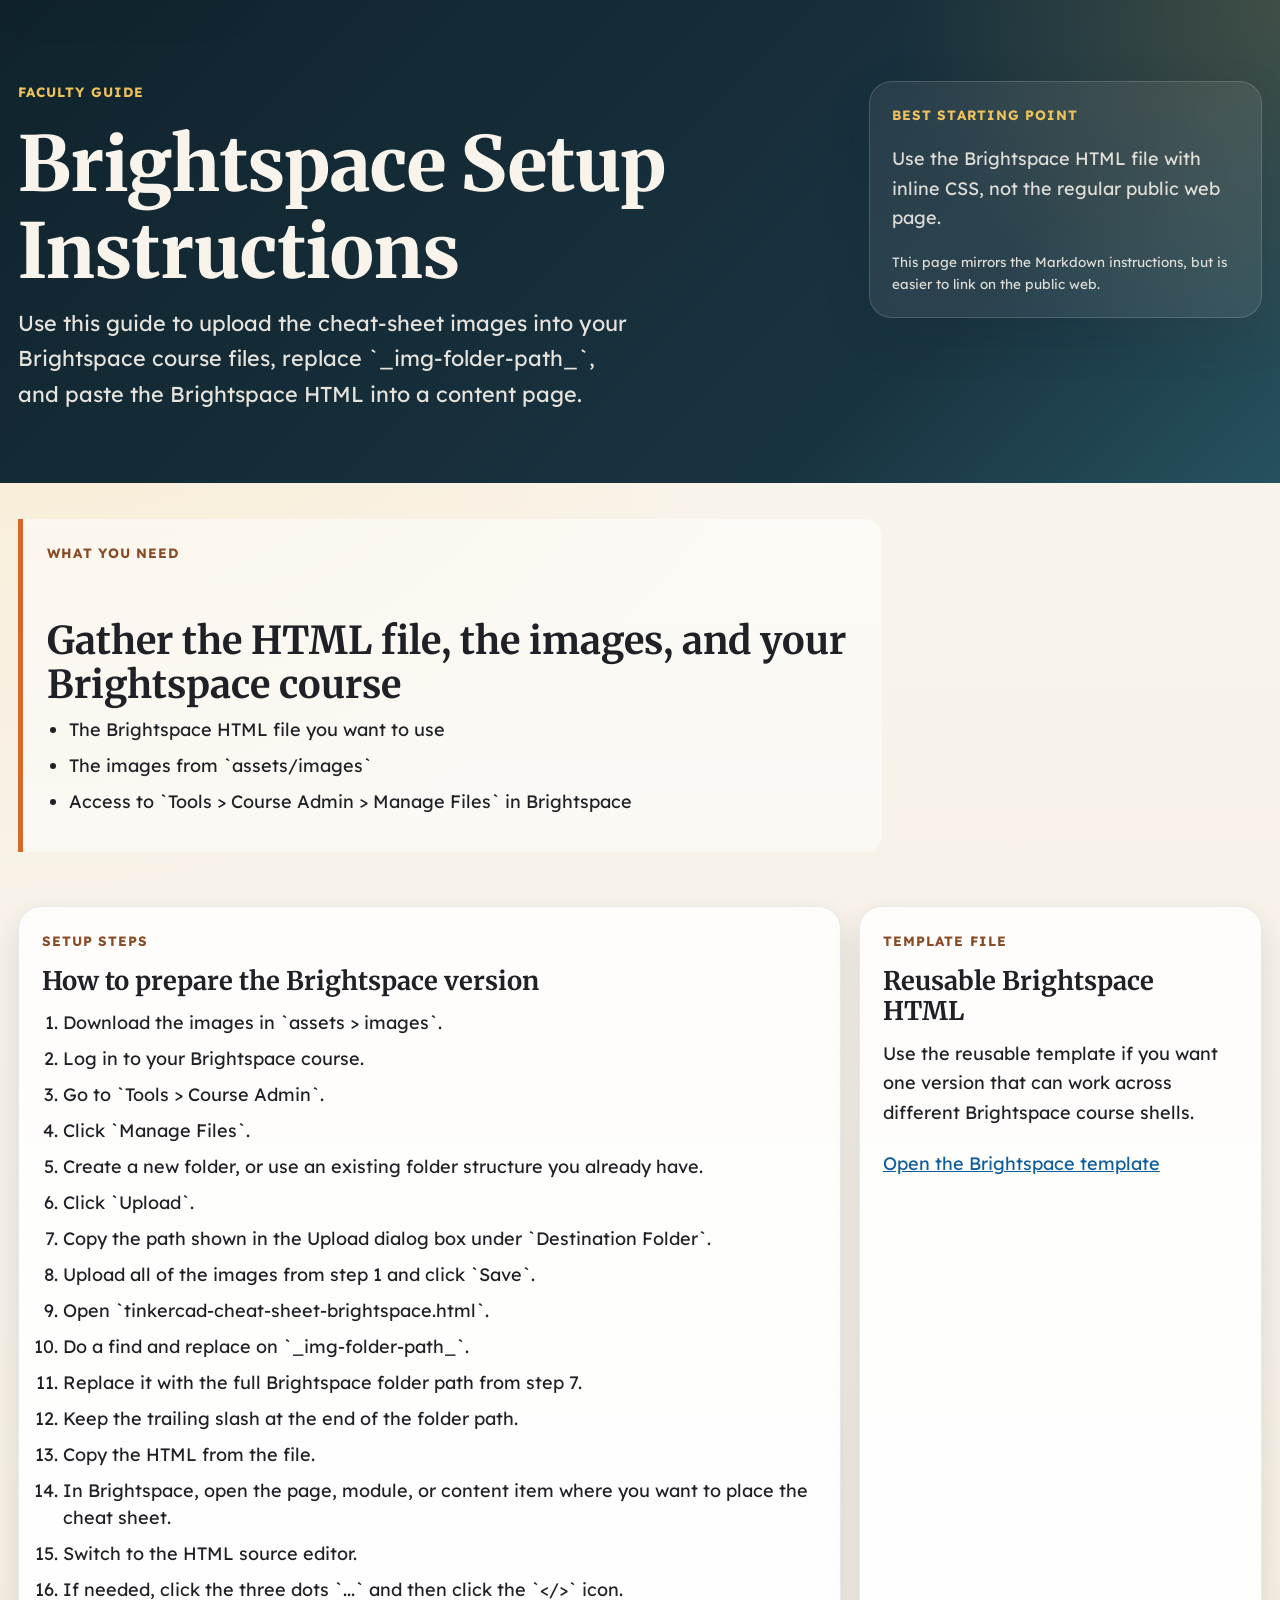
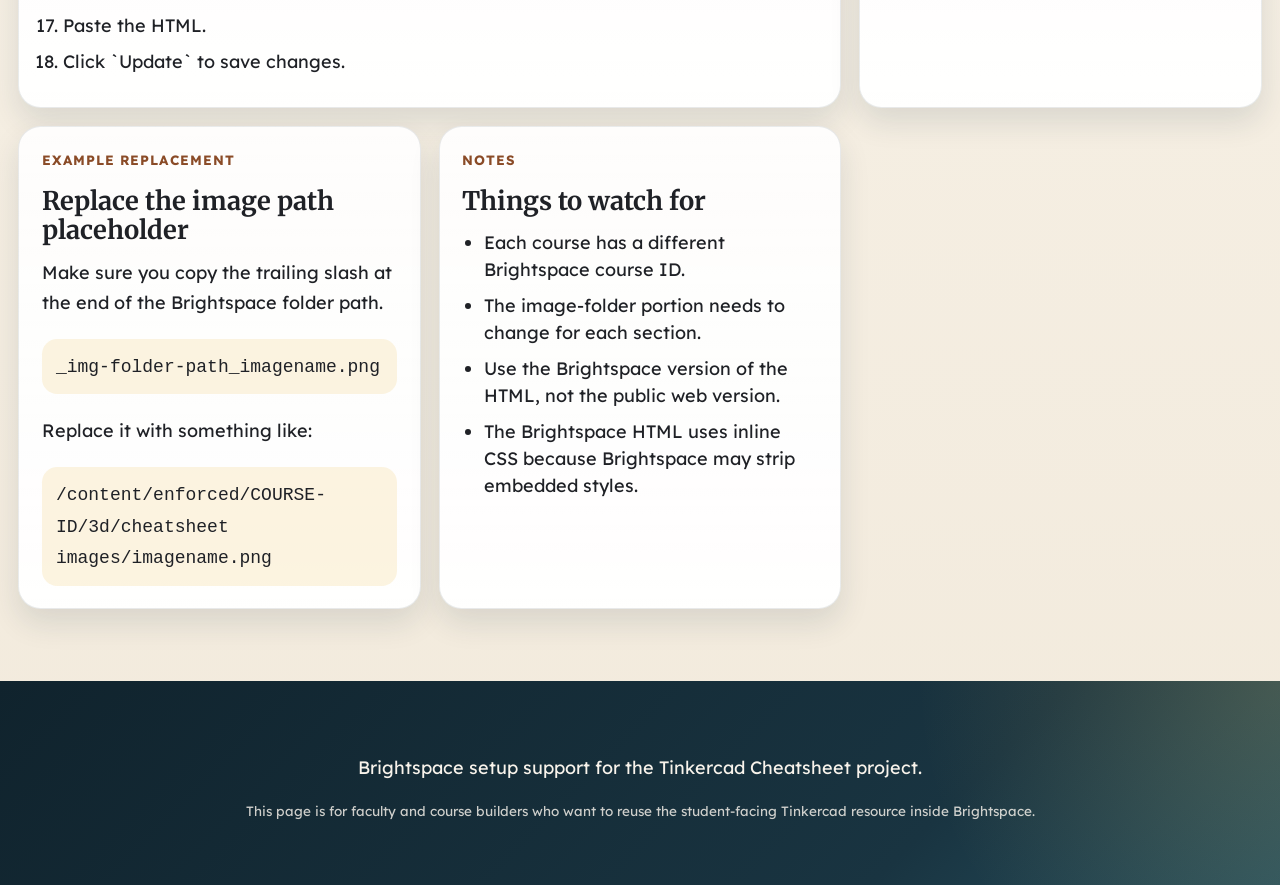
==== BRIGHTSPACE-FACULTY-INSTRUCTIONS.html @ 9e20427d "html version of brightspace instructions for GH pages" ====
<!doctype html>
<html lang="en">
  <head>
    <meta charset="utf-8" />
    <meta name="viewport" content="width=device-width, initial-scale=1" />
    <title>Brightspace Faculty Instructions</title>
    <meta
      name="description"
      content="Instructions for faculty who want to upload the Tinkercad cheatsheet into Brightspace."
    />
    <link rel="stylesheet" href="./assets/tinkercad-base.css" />
    <link rel="stylesheet" href="./assets/tinkercad-cheat-sheet.css" />
  </head>
  <body>
    <a class="skip-link" href="#main">Skip to main content</a>

    <header class="section section-header hero">
      <div class="container hero-layout">
        <div class="hero-copy">
          <p class="eyebrow">Faculty Guide</p>
          <h1>Brightspace Setup Instructions</h1>
          <p class="hero-text">
            Use this guide to upload the cheat-sheet images into your Brightspace course files,
            replace `_img-folder-path_`, and paste the Brightspace HTML into a content page.
          </p>
        </div>

        <aside class="hero-note">
          <p class="note-label">Best Starting Point</p>
          <p class="platform-note">
            Use the Brightspace HTML file with inline CSS, not the regular public web page.
          </p>
          <p class="note-small">
            This page mirrors the Markdown instructions, but is easier to link on the public web.
          </p>
        </aside>
      </div>
    </header>

    <main id="main" class="section section-main">
      <div class="container">
        <section class="section-intro">
          <div class="intro-panel">
            <p class="card-kicker">What You Need</p>
            <h2>Gather the HTML file, the images, and your Brightspace course</h2>
            <ul>
              <li>The Brightspace HTML file you want to use</li>
              <li>The images from `assets/images`</li>
              <li>Access to `Tools &gt; Course Admin &gt; Manage Files` in Brightspace</li>
            </ul>
          </div>
        </section>

        <section class="cards" aria-label="Brightspace faculty instructions">
          <article class="card card-wide">
            <p class="card-kicker">Setup Steps</p>
            <h3>How to prepare the Brightspace version</h3>
            <ol>
              <li>Download the images in `assets &gt; images`.</li>
              <li>Log in to your Brightspace course.</li>
              <li>Go to `Tools &gt; Course Admin`.</li>
              <li>Click `Manage Files`.</li>
              <li>Create a new folder, or use an existing folder structure you already have.</li>
              <li>Click `Upload`.</li>
              <li>Copy the path shown in the Upload dialog box under `Destination Folder`.</li>
              <li>Upload all of the images from step 1 and click `Save`.</li>
              <li>Open `tinkercad-cheat-sheet-brightspace.html`.</li>
              <li>Do a find and replace on `_img-folder-path_`.</li>
              <li>Replace it with the full Brightspace folder path from step 7.</li>
              <li>Keep the trailing slash at the end of the folder path.</li>
              <li>Copy the HTML from the file.</li>
              <li>In Brightspace, open the page, module, or content item where you want to place the cheat sheet.</li>
              <li>Switch to the HTML source editor.</li>
              <li>If needed, click the three dots `...` and then click the `&lt;/&gt;` icon.</li>
              <li>Paste the HTML.</li>
              <li>Click `Update` to save changes.</li>
            </ol>
          </article>

          <article class="card">
            <p class="card-kicker">Template File</p>
            <h3>Reusable Brightspace HTML</h3>
            <p>
              Use the reusable template if you want one version that can work across different
              Brightspace course shells.
            </p>
            <p><a href="./tinkercad-cheat-sheet-brightspace.html">Open the Brightspace template</a></p>
          </article>

          <article class="card">
            <p class="card-kicker">Example Replacement</p>
            <h3>Replace the image path placeholder</h3>
            <p>Make sure you copy the trailing slash at the end of the Brightspace folder path.</p>
            <p class="result-line"><code>_img-folder-path_imagename.png</code></p>
            <p>Replace it with something like:</p>
            <p class="result-line"><code>/content/enforced/COURSE-ID/3d/cheatsheet images/imagename.png</code></p>
          </article>

          <article class="card">
            <p class="card-kicker">Notes</p>
            <h3>Things to watch for</h3>
            <ul>
              <li>Each course has a different Brightspace course ID.</li>
              <li>The image-folder portion needs to change for each section.</li>
              <li>Use the Brightspace version of the HTML, not the public web version.</li>
              <li>The Brightspace HTML uses inline CSS because Brightspace may strip embedded styles.</li>
            </ul>
          </article>
        </section>
      </div>
    </main>

    <footer class="section section-footer">
      <div class="container footer-layout">
        <div class="footer-copy">
          <p>Brightspace setup support for the Tinkercad Cheatsheet project.</p>
          <p class="footer-note">
            This page is for faculty and course builders who want to reuse the student-facing
            Tinkercad resource inside Brightspace.
          </p>
        </div>
      </div>
    </footer>
  </body>
</html>
---- assets/tinkercad-base.css ----
@import url("https://fonts.googleapis.com/css2?family=Lexend:wght@100..900&family=Merriweather:wght@300..900&display=swap");

/*
  Adapted from:
  https://github.com/profstein/Base-Responsive-Page/blob/master/css/base.css
*/

:root {
  --primary-color: #1f2126;
  --primary-bg: #f5efe4;
  --secondary-color: #fbf8f2;
  --secondary-bg: #193441;
  --accent-color: #d7682b;
  --accent-color2: #efc35b;
  --link-color: #0f5c9c;
  --link-hover-color: #0a4371;
  --link-visited-color: #5d3d8f;
  --button-bg: var(--accent-color);
  --button-hover-bg: #bb5320;
  --button-text-color: #ffffff;
  --secondary-link-color: #f6d27b;
  --secondary-link-hover-color: #ffe5a9;
  --secondary-link-visited-color: #f4caa2;
  --headerFooter-color: #f8f3eb;
  --headerFooter-bg: #10232d;
  --font-primary: "Lexend", sans-serif;
  --font-heading: "Merriweather", serif;
  --font-size-base: 18px;
  --text-size-xs: 0.56rem;
  --text-size-sm: 0.75rem;
  --text-size-md: 1rem;
  --text-size-lg: 1.33rem;
  --text-size-xl: 1.78rem;
  --text-size-2xl: 2.37rem;
  --text-size-3xl: 3.16rem;
  --text-size-4xl: 4.21rem;
  --spacing-xs: calc(var(--font-size-base) * 0.25);
  --spacing-sm: calc(var(--font-size-base) * 0.5);
  --spacing-md: calc(var(--font-size-base) * 1);
  --spacing-lg: calc(var(--font-size-base) * 2);
  --spacing-xl: calc(var(--font-size-base) * 3);
  --spacing-2xl: calc(var(--font-size-base) * 4);
  --surface-shadow: 0 18px 48px rgba(16, 35, 45, 0.12);
  --card-shadow: 0 14px 30px rgba(25, 52, 65, 0.12);
  --line-color: rgba(16, 35, 45, 0.14);
}

*,
*::before,
*::after {
  box-sizing: border-box;
}

html {
  font-size: var(--font-size-base);
  scroll-behavior: smooth;
}

body {
  margin: 0;
  font-family: var(--font-primary);
  font-size: var(--text-size-md);
  line-height: 1.65;
  color: var(--primary-color);
  background:
    radial-gradient(circle at top left, rgba(239, 195, 91, 0.26), transparent 32%),
    linear-gradient(180deg, #fbf7ef 0%, #f2eadc 100%);
}

audio,
canvas,
iframe,
img,
svg,
video {
  vertical-align: middle;
  max-width: 100%;
  height: auto;
}

svg {
  font: inherit;
}

p,
ul,
ol {
  margin-top: 0;
}

p {
  margin-bottom: var(--spacing-md);
}

ul,
ol {
  margin-bottom: var(--spacing-md);
  padding-left: 1.2rem;
}

li {
  margin-bottom: var(--spacing-sm);
  line-height: 1.5;
}

h1,
h2,
h3,
h4,
h5 {
  font-family: var(--font-heading);
  line-height: 1.15;
  margin-top: var(--spacing-xl);
  margin-bottom: var(--spacing-sm);
}

h1 {
  margin-top: 0;
  font-size: clamp(2.5rem, 6vw, var(--text-size-4xl));
  font-weight: 800;
}

h2 {
  font-size: clamp(1.7rem, 3vw, var(--text-size-2xl));
}

h3 {
  font-size: clamp(1.25rem, 2vw, var(--text-size-xl));
}

a {
  color: var(--link-color);
}

a:visited {
  color: var(--link-visited-color);
}

a:hover,
a:focus {
  color: var(--link-hover-color);
}

button,
.btn {
  font: inherit;
  background: var(--button-bg);
  color: var(--button-text-color);
  border: none;
  border-radius: 999px;
  cursor: pointer;
  padding: 0.75rem 1rem;
  line-height: 1.2;
  transition:
    transform 180ms ease,
    background-color 180ms ease,
    box-shadow 180ms ease;
}

button:hover,
button:focus,
.btn:hover,
.btn:focus {
  background: var(--button-hover-bg);
  box-shadow: 0 10px 20px rgba(215, 104, 43, 0.24);
}

.skip-link {
  position: absolute;
  left: 0.75rem;
  top: -4rem;
  z-index: 1000;
  background: #ffffff;
  color: var(--primary-color);
  padding: 0.75rem 1rem;
  border-radius: 0.5rem;
  text-decoration: none;
  box-shadow: var(--surface-shadow);
}

.skip-link:focus {
  top: 0.75rem;
}
---- assets/tinkercad-cheat-sheet.css ----
/*
  Layout and card system adapted from:
  https://github.com/profstein/Base-Responsive-Page/blob/master/css/demo-style.css
*/

.section {
  width: 100%;
  padding-block: var(--spacing-2xl);
}

.container {
  width: min(100% - (2 * var(--spacing-md)), 90rem);
  margin-inline: auto;
}

.section-header,
.section-footer {
  color: var(--headerFooter-color);
  background:
    radial-gradient(circle at top right, rgba(239, 195, 91, 0.18), transparent 28%),
    linear-gradient(135deg, #10232d 0%, #193441 72%, #27515f 100%);
}

.hero {
  padding-top: calc(var(--spacing-2xl) + var(--spacing-sm));
  padding-bottom: var(--spacing-xl);
}

.hero-layout {
  display: grid;
  gap: var(--spacing-lg);
  align-items: start;
}

.hero-copy {
  max-width: 40rem;
}

.eyebrow,
.card-kicker,
.note-label,
.mini-heading {
  font-size: var(--text-size-sm);
  font-weight: 700;
  letter-spacing: 0.08em;
  text-transform: uppercase;
}

.eyebrow,
.note-label {
  color: var(--accent-color2);
}

.hero-text {
  font-size: clamp(1.05rem, 2vw, 1.2rem);
  max-width: 34rem;
  color: rgba(248, 243, 235, 0.92);
}

.idea-strip {
  display: flex;
  flex-wrap: wrap;
  gap: 0.75rem;
  margin-top: var(--spacing-md);
}

.idea-pill {
  display: inline-flex;
  align-items: center;
  min-height: 2.75rem;
  padding: 0.6rem 0.95rem;
  border-radius: 999px;
  background: rgba(248, 243, 235, 0.12);
  border: 1px solid rgba(248, 243, 235, 0.18);
  font-size: 0.95rem;
}

.hero-note {
  background: rgba(248, 243, 235, 0.08);
  border: 1px solid rgba(248, 243, 235, 0.16);
  border-radius: 1.25rem;
  padding: 1.2rem;
  box-shadow: var(--surface-shadow);
  backdrop-filter: blur(8px);
}

.platform-note,
.note-small {
  color: rgba(248, 243, 235, 0.88);
}

.note-small {
  font-size: var(--text-size-sm);
  margin-bottom: 0;
}

.toggle-row {
  display: flex;
  gap: 0.65rem;
  margin-bottom: 0.85rem;
}

.toggle-button {
  min-width: 6rem;
  background: rgba(248, 243, 235, 0.12);
  border: 1px solid rgba(248, 243, 235, 0.22);
  box-shadow: none;
}

.toggle-button:hover,
.toggle-button:focus {
  background: rgba(248, 243, 235, 0.2);
  box-shadow: none;
}

.toggle-button.is-active {
  background: var(--accent-color);
  border-color: transparent;
}

.section-main {
  padding-top: var(--spacing-lg);
}

.toolbar-card {
  display: grid;
  gap: var(--spacing-md);
  margin-bottom: var(--spacing-xl);
  padding: clamp(1.2rem, 2vw, 2rem);
  background: rgba(255, 255, 255, 0.72);
  border: 1px solid rgba(16, 35, 45, 0.08);
  border-radius: 1.5rem;
  box-shadow: var(--surface-shadow);
}

.toolbar-copy p:last-child,
.intro-panel p:last-child,
.card p:last-child,
.card ul:last-child,
.card ol:last-child {
  margin-bottom: 0;
}

.toolbar-figure {
  margin: 0;
}

.toolbar-figure img {
  width: 100%;
  border-radius: 1rem;
  border: 1px solid rgba(16, 35, 45, 0.08);
  background: #ffffff;
}

.toolbar-figure figcaption {
  margin-top: 0.75rem;
  font-size: var(--text-size-sm);
  color: rgba(31, 33, 38, 0.76);
}

.inline-tool {
  margin: 0;
  display: flex;
  flex-direction: column;
  align-items: center;
  justify-content: flex-start;
  gap: 0.55rem;
}

.inline-tool img {
  display: block;
  object-fit: contain;
  filter: drop-shadow(0 6px 14px rgba(16, 35, 45, 0.12));
}

.inline-tool figcaption {
  font-size: var(--text-size-sm);
  font-weight: 700;
  text-align: center;
  line-height: 1.3;
}

.section-intro {
  margin-bottom: var(--spacing-xl);
}

.intro-panel {
  max-width: 48rem;
  padding: 1.25rem 1.35rem 1.1rem;
  border-left: 5px solid var(--accent-color);
  background: rgba(255, 255, 255, 0.55);
  border-radius: 0 1rem 1rem 0;
}

.cards {
  display: grid;
  gap: var(--spacing-md);
  grid-template-columns: 1fr;
}

.card {
  display: flex;
  flex-direction: column;
  gap: 0.2rem;
  padding: 1.25rem;
  border-radius: 1.25rem;
  color: var(--primary-color);
  background:
    linear-gradient(180deg, rgba(255, 255, 255, 0.88), rgba(255, 255, 255, 0.98)),
    var(--primary-bg);
  border: 1px solid rgba(16, 35, 45, 0.09);
  box-shadow: var(--card-shadow);
  transition:
    transform 180ms ease,
    box-shadow 180ms ease,
    border-color 180ms ease;
}

.card:hover {
  transform: translateY(-4px);
  box-shadow: 0 20px 36px rgba(16, 35, 45, 0.14);
  border-color: rgba(215, 104, 43, 0.28);
}

.card h3 {
  margin-top: 0;
}

.card-kicker {
  margin-bottom: 0.65rem;
  color: #8a4b27;
}

.card-command-strip {
  display: flex;
  flex-wrap: wrap;
  gap: 0.8rem;
  margin: 0.15rem 0 0.75rem;
  padding: 0.8rem;
  border-radius: 1rem;
  background: rgba(16, 35, 45, 0.04);
}

.inline-tool {
  min-width: 4.5rem;
}

.inline-tool img {
  width: auto;
  max-width: 4.25rem;
  max-height: 3.5rem;
}

.inline-tool-tall img {
  max-height: 5rem;
}

.demo-grid {
  display: grid;
  gap: 0.85rem;
  margin: 0.15rem 0 0.9rem;
}

.demo-grid-two {
  grid-template-columns: repeat(2, minmax(0, 1fr));
}

.demo-figure {
  margin: 0.15rem 0 0.9rem;
  padding: 0.8rem;
  border-radius: 1rem;
  background: rgba(16, 35, 45, 0.04);
}

.demo-figure img {
  display: block;
  width: 100%;
  border-radius: 0.75rem;
  border: 1px solid rgba(16, 35, 45, 0.08);
  background: #ffffff;
}

.demo-figure figcaption {
  margin-top: 0.55rem;
  font-size: var(--text-size-sm);
  line-height: 1.35;
  color: rgba(31, 33, 38, 0.8);
}

.mini-heading {
  margin: 0.4rem 0 0.35rem;
  color: #7a583f;
}

.result-line {
  padding: 0.65rem 0.8rem;
  border-radius: 0.85rem;
  background: rgba(239, 195, 91, 0.18);
}

.shortcut-list {
  list-style: none;
  padding-left: 0;
}

.shortcut {
  display: inline-flex;
  align-items: center;
  margin-right: 0.45rem;
  margin-bottom: 0.35rem;
  padding: 0.22rem 0.55rem;
  border-radius: 999px;
  border: 1px solid rgba(16, 35, 45, 0.12);
  background: rgba(16, 35, 45, 0.05);
  font-size: var(--text-size-sm);
  font-weight: 700;
  white-space: nowrap;
}

.footer-layout {
  display: flex;
  justify-content: center;
  text-align: center;
}

.footer-copy {
  max-width: 46rem;
}

.footer-layout p {
  max-width: 46rem;
}

.footer-license,
.footer-note {
  font-size: var(--text-size-sm);
  line-height: 1.5;
}

.footer-license {
  margin-bottom: 0.5rem;
}

.footer-license a,
.footer-note a {
  color: var(--secondary-link-color);
}

.footer-license a:hover,
.footer-note a:hover {
  color: var(--secondary-link-hover-color);
}

.footer-license a:visited,
.footer-note a:visited {
  color: var(--secondary-link-visited-color);
}

.footer-note {
  margin-bottom: 0;
  color: rgba(248, 243, 235, 0.82);
}

@media (min-width: 700px) {
  .toolbar-card {
    grid-template-columns: minmax(0, 0.95fr) minmax(0, 1.35fr);
    align-items: center;
  }

  .cards {
    grid-template-columns: repeat(2, minmax(0, 1fr));
  }
}

@media (min-width: 980px) {
  .hero-layout {
    grid-template-columns: minmax(0, 1.35fr) minmax(17rem, 0.65fr);
  }

  .cards {
    grid-template-columns: repeat(3, minmax(0, 1fr));
  }

  .card-wide {
    grid-column: span 2;
  }
}

@media (min-width: 1380px) {
  .cards {
    grid-template-columns: repeat(4, minmax(0, 1fr));
  }

  .card-wide {
    grid-column: span 2;
  }
}

@media (max-width: 699px) {
  .section {
    padding-block: var(--spacing-lg);
  }

  .hero {
    padding-top: var(--spacing-xl);
  }

  .toggle-row {
    flex-wrap: wrap;
  }

  .demo-grid-two {
    grid-template-columns: 1fr;
  }
}

@media print {
  body {
    background: #ffffff;
  }

  .section-header,
  .section-footer {
    background: #ffffff;
    color: #000000;
  }

  .hero-note,
  .toolbar-card,
  .intro-panel,
  .card {
    box-shadow: none;
    border: 1px solid #cccccc;
    background: #ffffff;
  }

  .toggle-row {
    display: none;
  }

  .card:hover {
    transform: none;
  }
}
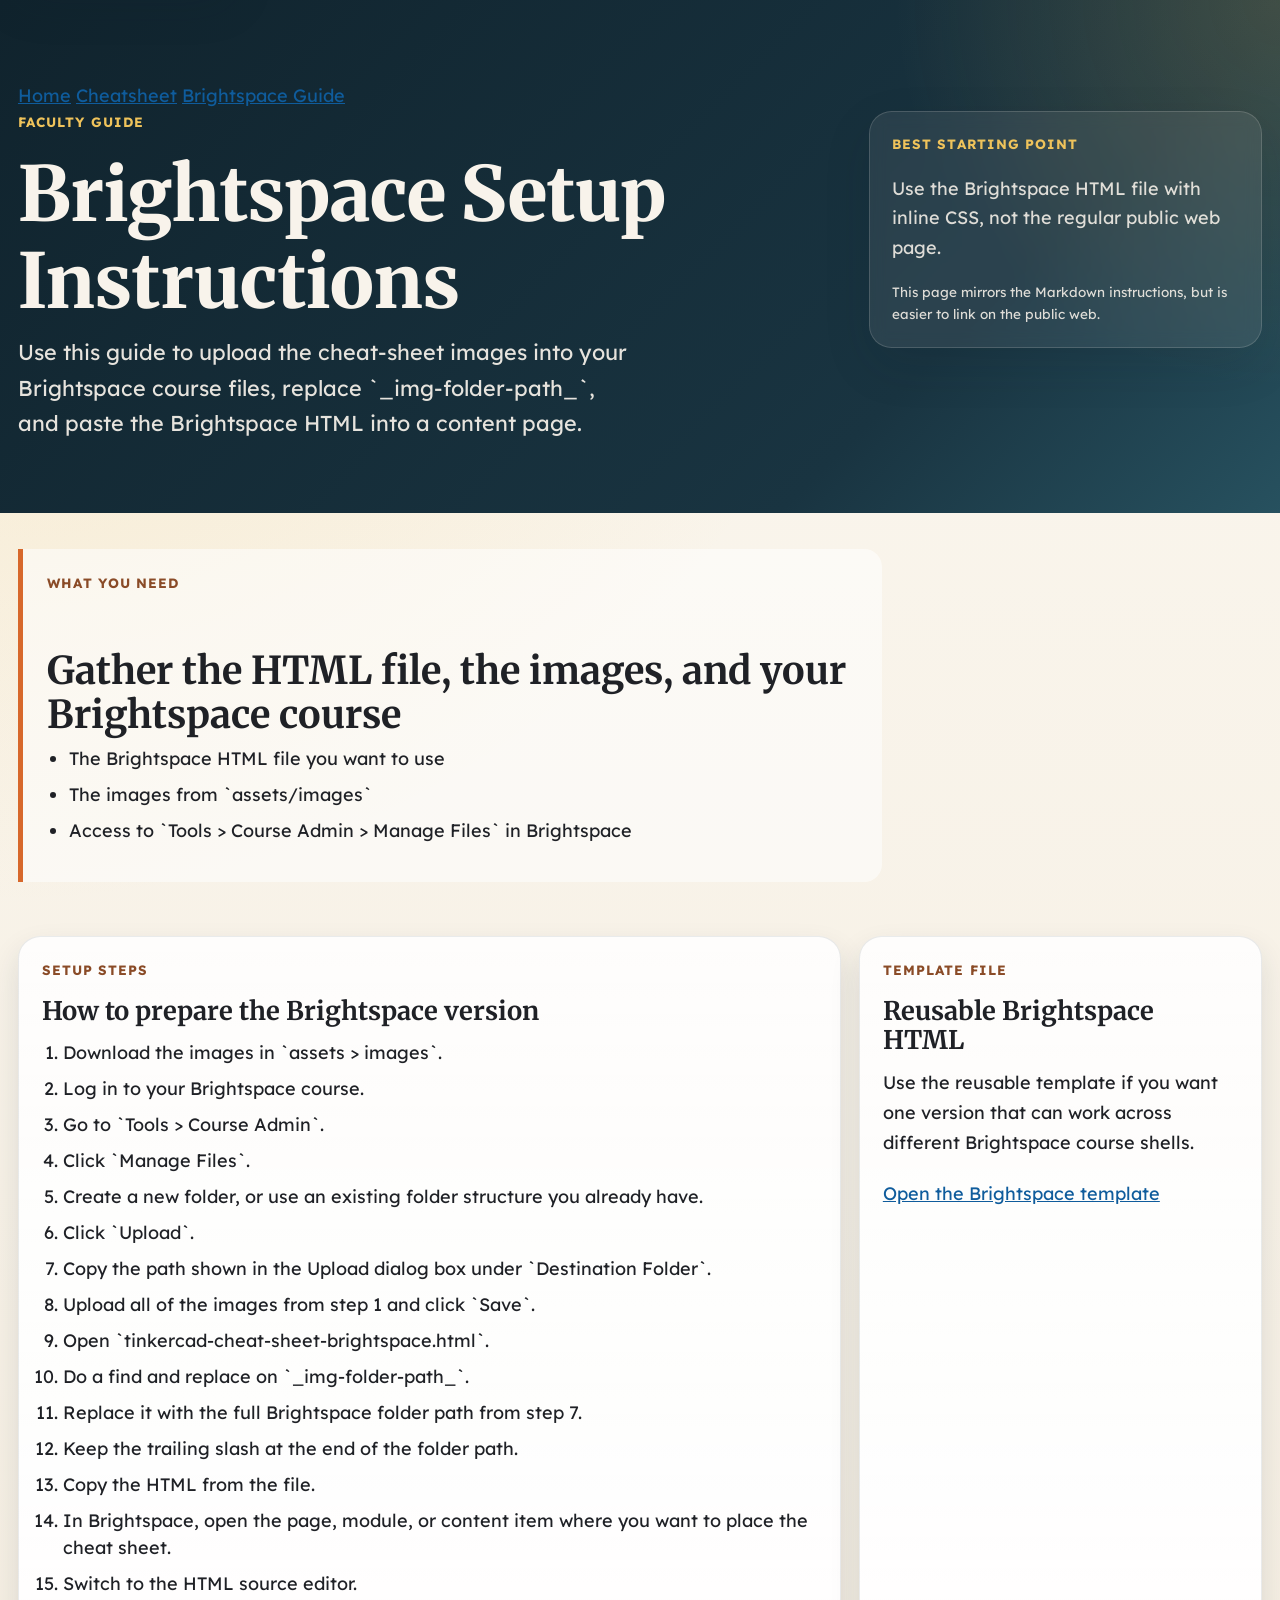
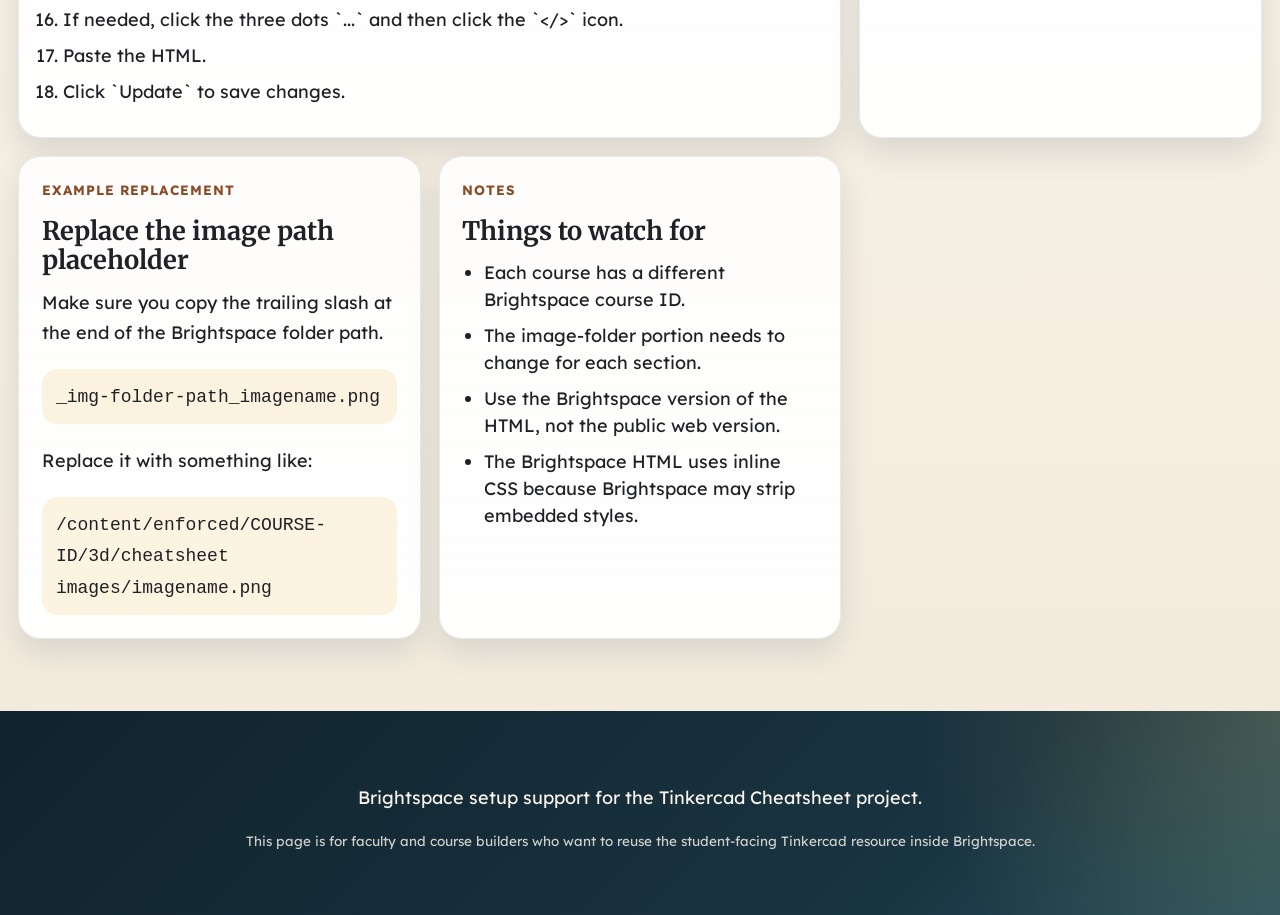
==== commit 4dccee46: "added nav and cleaned up syntax" ====
--- a/BRIGHTSPACE-FACULTY-INSTRUCTIONS.html
+++ b/BRIGHTSPACE-FACULTY-INSTRUCTIONS.html
@@ -1,20 +1,27 @@
-<!doctype html>
+<!DOCTYPE html>
 <html lang="en">
   <head>
-    <meta charset="utf-8" />
-    <meta name="viewport" content="width=device-width, initial-scale=1" />
+    <meta charset="utf-8">
+    <meta name="viewport" content="width=device-width, initial-scale=1">
     <title>Brightspace Faculty Instructions</title>
     <meta
       name="description"
       content="Instructions for faculty who want to upload the Tinkercad cheatsheet into Brightspace."
-    />
-    <link rel="stylesheet" href="./assets/tinkercad-base.css" />
-    <link rel="stylesheet" href="./assets/tinkercad-cheat-sheet.css" />
+    >
+    <link rel="stylesheet" href="./assets/tinkercad-base.css">
+    <link rel="stylesheet" href="./assets/tinkercad-cheat-sheet.css">
   </head>
   <body>
     <a class="skip-link" href="#main">Skip to main content</a>
 
-    <header class="section section-header hero">
+    <header class="section section-header hero hero-with-nav">
+      <div class="container project-nav-wrap">
+        <nav class="project-nav" aria-label="Project navigation">
+          <a href="./index.html">Home</a>
+          <a href="./tinkercad-cheat-sheet.html">Cheatsheet</a>
+          <a href="./BRIGHTSPACE-FACULTY-INSTRUCTIONS.html">Brightspace Guide</a>
+        </nav>
+      </div>
       <div class="container hero-layout">
         <div class="hero-copy">
           <p class="eyebrow">Faculty Guide</p>
